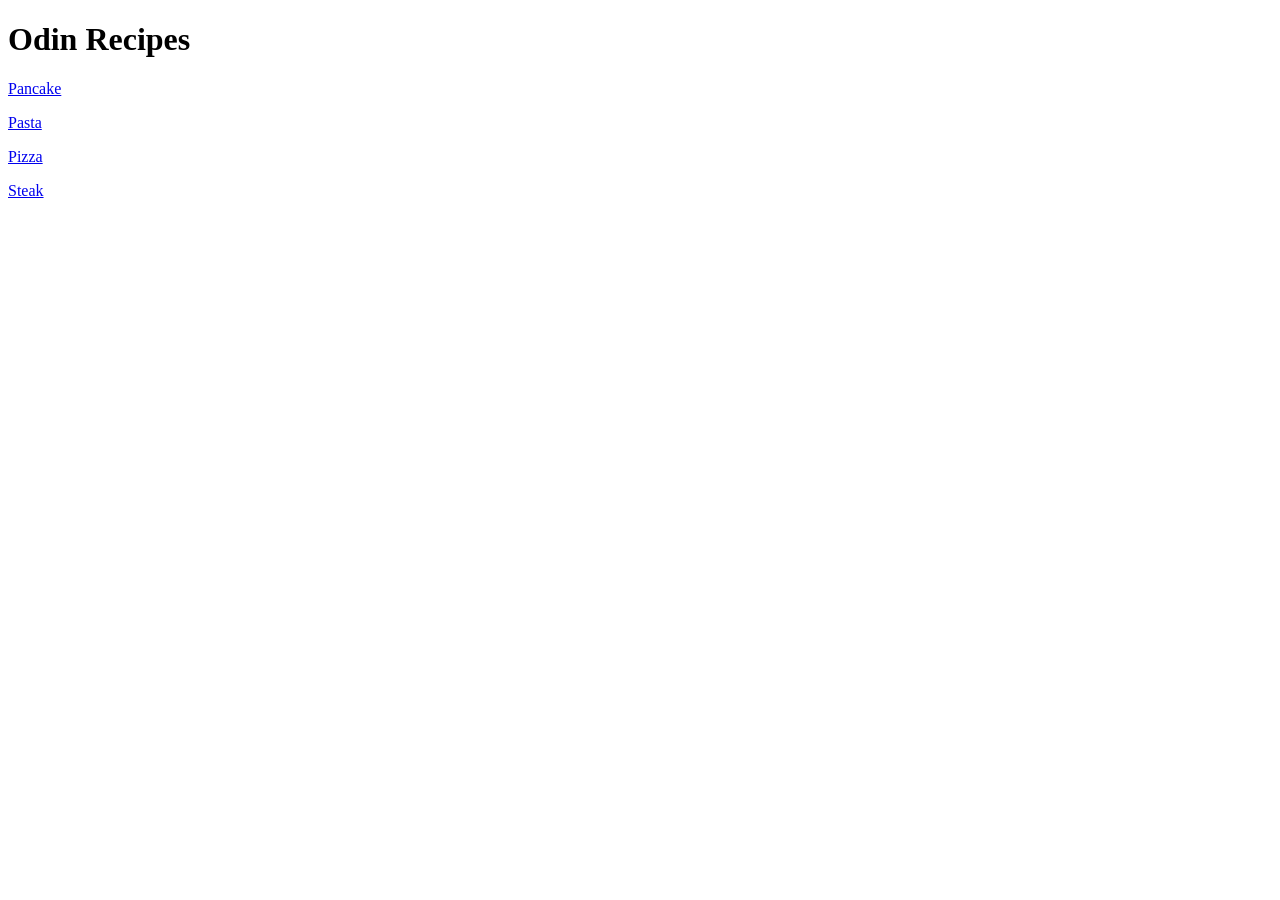
==== index.html @ 0ce2f5ce "Complete Odin Recipes project" ====
<!DOCTYPE html>

<html lang="en"> 
 <head>
    <meta charset="UTF-8" />
    <title> </title>
</head>

<body>
    <h1>Odin Recipes</h1>
<p>
  <a href="recipes/pancake.html">Pancake</a> 
</p>
  <p>
 <a href="recipes/pasta.html">Pasta</a>
</p>
<p>
    <a href="recipes/pizza.html">Pizza</a>
</p>
<p>
    <a href="recipes/steak.html">Steak</a>
</p>







</body>























</html>
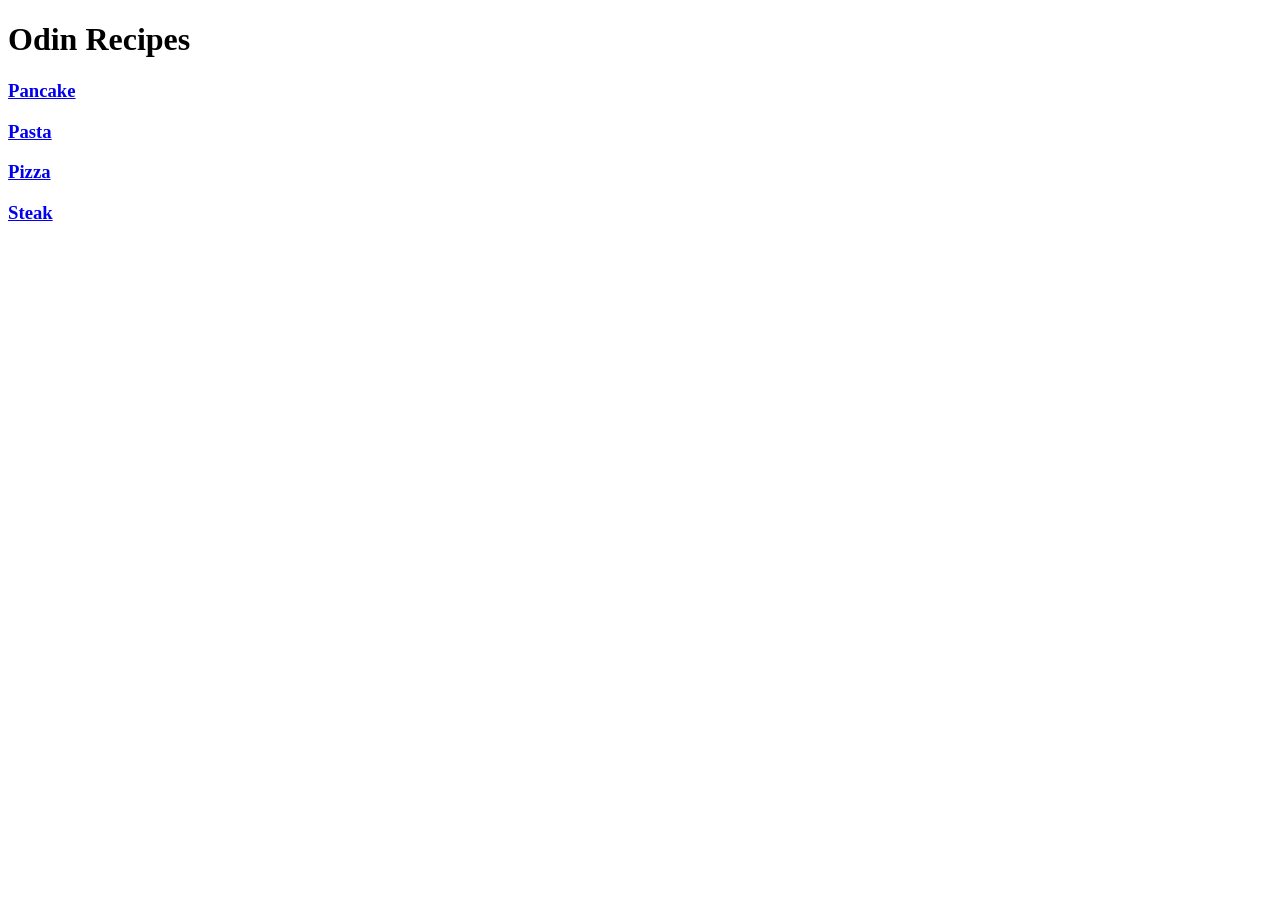
==== commit 9bb647ef: "Improve link readability Increased the size of recipe links to make them easier to read and navigate" ====
--- a/index.html
+++ b/index.html
@@ -8,18 +8,18 @@
 
 <body>
     <h1>Odin Recipes</h1>
-<p>
+<p><h3>
   <a href="recipes/pancake.html">Pancake</a> 
-</p>
-  <p>
+</h3></p>
+  <p><h3>
  <a href="recipes/pasta.html">Pasta</a>
-</p>
-<p>
+</h3></p>
+<p><h3>
     <a href="recipes/pizza.html">Pizza</a>
-</p>
-<p>
+</p></h3>
+<p><h3>
     <a href="recipes/steak.html">Steak</a>
-</p>
+</p></h3>
 
 
 
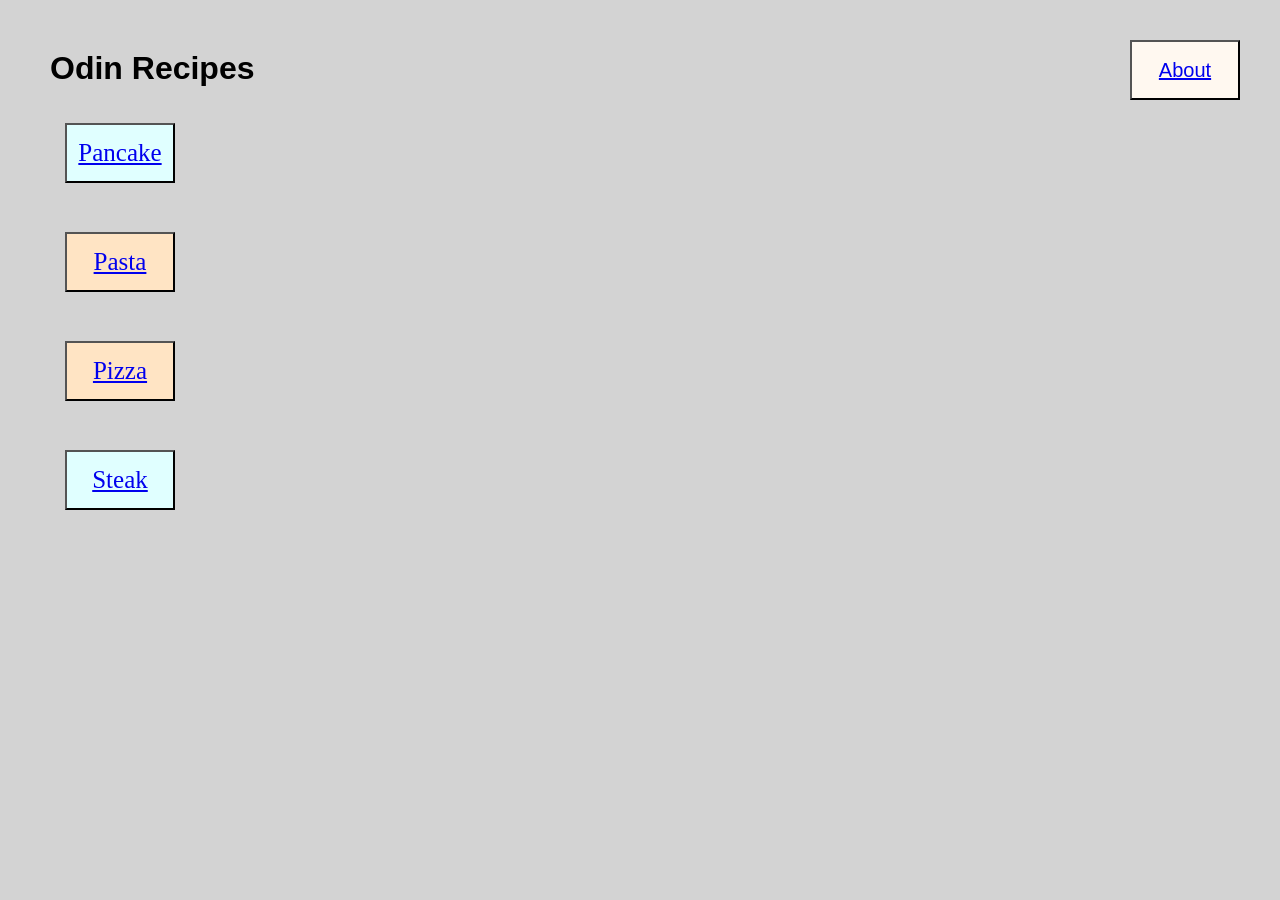
==== commit a717f57c: "Style recipe pages and add About page Add an About page linked from the homepage. Create CSS stylesh" ====
--- a/index.html
+++ b/index.html
@@ -3,23 +3,47 @@
 <html lang="en"> 
  <head>
     <meta charset="UTF-8" />
-    <title> </title>
+    <title>recipes</title>
+    <link rel="stylesheet" href="style.css">
 </head>
 
 <body>
-    <h1>Odin Recipes</h1>
-<p><h3>
+    <h1>Odin Recipes </h1> 
+   
+      <button class="about">
+        <a href="about.html">About</a>
+      </button>
+    <p>
+        <h3>
+            <button class="pancake">
   <a href="recipes/pancake.html">Pancake</a> 
-</h3></p>
-  <p><h3>
+            </button>
+        </h3>
+     </p>
+  
+<p>
+    <h3>
+        <button class="pasta">
  <a href="recipes/pasta.html">Pasta</a>
-</h3></p>
-<p><h3>
+        </button>
+    </h3>
+</p>
+
+<p>
+    <h3>
+        <button class="pizza">
     <a href="recipes/pizza.html">Pizza</a>
-</p></h3>
-<p><h3>
+        </button>
+    </h3>
+</p>
+
+<p>
+    <h3>
+        <button class="steak">
     <a href="recipes/steak.html">Steak</a>
-</p></h3>
+        </button>
+    </h3>
+</p>
 
 
 
--- a/style.css
+++ b/style.css
@@ -0,0 +1,62 @@
+
+body {
+    box-sizing: border-box;
+    font-family: Arial, sans-serif;
+    background-color: lightgray;
+    margin: 50px;
+
+}
+
+.about{
+    position: absolute;
+    top: 20px;
+    right: 20px;
+    height: 60px;
+    width: 110px;
+    font-size: 20px;
+    background-color: #FFF8F0;
+    margin: 20px;
+}
+
+.pancake{
+    height: 60px;
+    width: 110px;
+font-size: 25px;
+padding-left: 10px;
+padding-right: 10px;
+margin: 15px;
+background-color: lightcyan;
+font-family: 'Times New Roman', Times, serif;
+}
+
+.pasta{
+    height: 60px;
+width: 110px;
+font-size: 25px;
+margin: 15px;
+padding-left: 10px;
+padding-right: 10px;
+background-color: bisque;
+font-family: 'Times New Roman', Times, serif;
+}
+
+.pizza{
+    height: 60px;
+width: 110px;
+font-size: 25px;
+margin: 15px;
+padding-right: 10px;
+padding-left: 10px;
+background-color: bisque;
+font-family: 'Times New Roman', Times, serif;
+}
+
+.steak{
+    height: 60px;
+    width: 110px;
+    font-size: 25px;
+    margin: 15px;
+    background-color: lightcyan;
+    font-family: 'Times New Roman', Times, serif;
+}
+
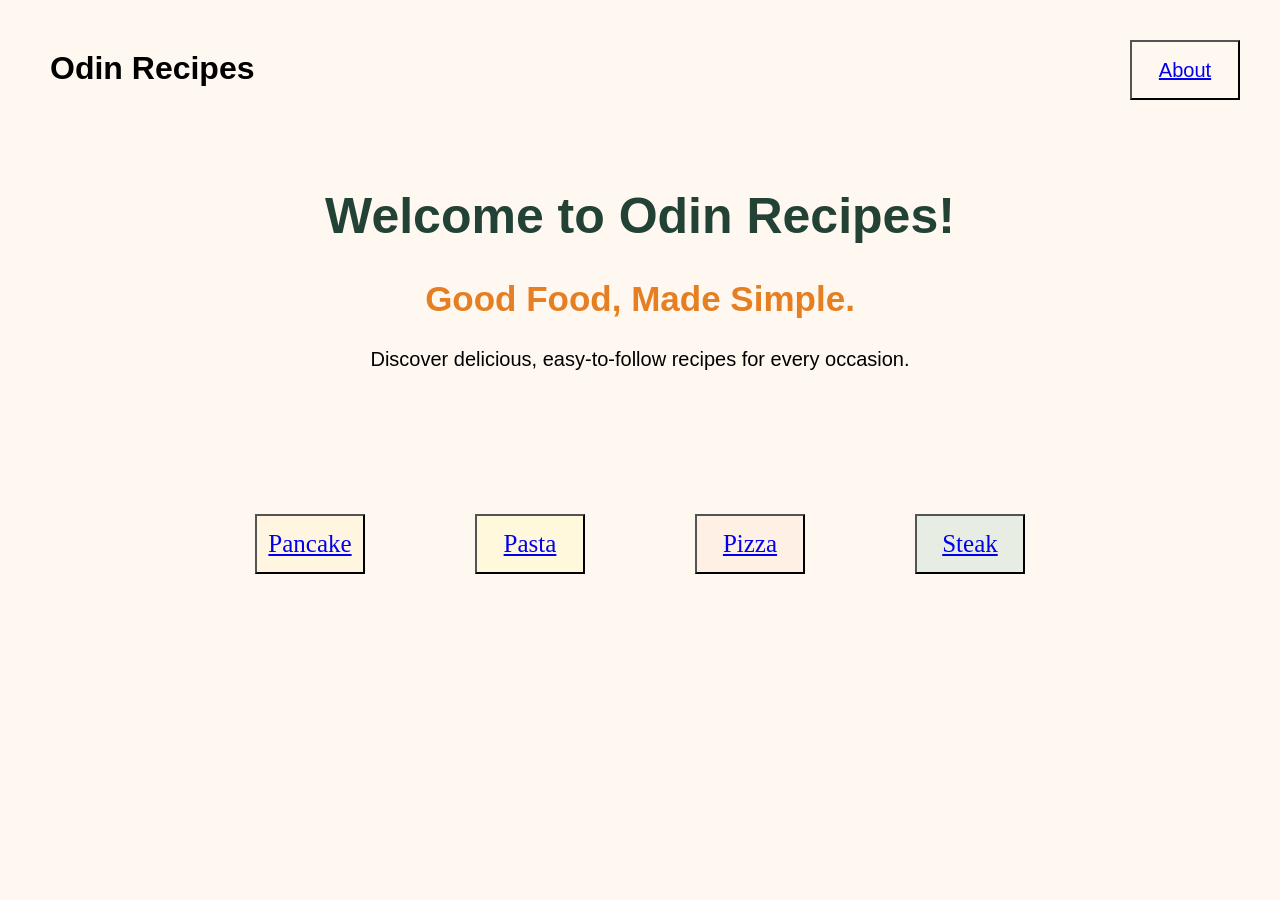
==== commit 7f23fbef: "Improve homepage layout and styling Update background colors across the website. Add a welcome secti" ====
--- a/index.html
+++ b/index.html
@@ -8,44 +8,56 @@
 </head>
 
 <body>
+
     <h1>Odin Recipes </h1> 
-   
+
+    <div class="welcome">
+        <h1> Welcome to Odin Recipes!</h1>
+        <h2> Good Food, Made Simple.</h2>
+        <p> Discover delicious, easy-to-follow recipes for 
+            every occasion.</p>
+    </div>
+
+ 
       <button class="about">
         <a href="about.html">About</a>
       </button>
-    <p>
+    
+    <div class="recipes-buttons">
+      
+     <p>
         <h3>
             <button class="pancake">
-  <a href="recipes/pancake.html">Pancake</a> 
+               <a href="recipes/pancake.html">Pancake</a> 
             </button>
         </h3>
      </p>
   
-<p>
-    <h3>
-        <button class="pasta">
- <a href="recipes/pasta.html">Pasta</a>
-        </button>
-    </h3>
-</p>
+     <p>
+        <h3>
+           <button class="pasta">
+              <a href="recipes/pasta.html">Pasta</a>
+           </button>
+        </h3>
+     </p>
 
-<p>
-    <h3>
-        <button class="pizza">
-    <a href="recipes/pizza.html">Pizza</a>
-        </button>
-    </h3>
-</p>
+     <p>
+       <h3>
+           <button class="pizza">
+              <a href="recipes/pizza.html">Pizza</a>
+           </button>
+       </h3>
+     </p>
 
-<p>
-    <h3>
-        <button class="steak">
-    <a href="recipes/steak.html">Steak</a>
-        </button>
-    </h3>
-</p>
-
-
+     <p>
+        <h3>
+           <button class="steak">
+             <a href="recipes/steak.html">Steak</a>
+           </button>
+        </h3>
+     </p>
+ 
+    </div>
 
 
 
--- a/style.css
+++ b/style.css
@@ -2,9 +2,29 @@
 body {
     box-sizing: border-box;
     font-family: Arial, sans-serif;
-    background-color: lightgray;
+    background-color: #FFF8F0;
     margin: 50px;
 
+}
+
+.welcome{
+    text-align: center;
+    margin-top: 100px;
+    margin-bottom: 100px;
+}
+
+.welcome h1{
+    font-size: 50px;
+     color: #234236;
+}
+
+.welcome h2{
+    font-size: 35px;
+     color: #E67E22;
+}
+
+.welcome p{
+font-size: 20px;
 }
 
 .about{
@@ -18,14 +38,22 @@
     margin: 20px;
 }
 
+.recipes-buttons{
+    display: flex;
+    justify-content: center;
+    gap: 20px;
+    margin-top: 60px;
+}
+
+
 .pancake{
     height: 60px;
     width: 110px;
 font-size: 25px;
 padding-left: 10px;
 padding-right: 10px;
-margin: 15px;
-background-color: lightcyan;
+margin: 25px;
+background-color: #FFF5E1;
 font-family: 'Times New Roman', Times, serif;
 }
 
@@ -33,21 +61,21 @@
     height: 60px;
 width: 110px;
 font-size: 25px;
-margin: 15px;
+margin: 25px;
 padding-left: 10px;
 padding-right: 10px;
-background-color: bisque;
+background-color: #FFF8DC;
 font-family: 'Times New Roman', Times, serif;
 }
 
 .pizza{
-    height: 60px;
+height: 60px;
 width: 110px;
 font-size: 25px;
-margin: 15px;
+margin: 25px;
 padding-right: 10px;
 padding-left: 10px;
-background-color: bisque;
+background-color: #FFF0E6;
 font-family: 'Times New Roman', Times, serif;
 }
 
@@ -55,8 +83,8 @@
     height: 60px;
     width: 110px;
     font-size: 25px;
-    margin: 15px;
-    background-color: lightcyan;
+    margin: 25px;
+    background-color: #E8EDE3;
     font-family: 'Times New Roman', Times, serif;
 }
 
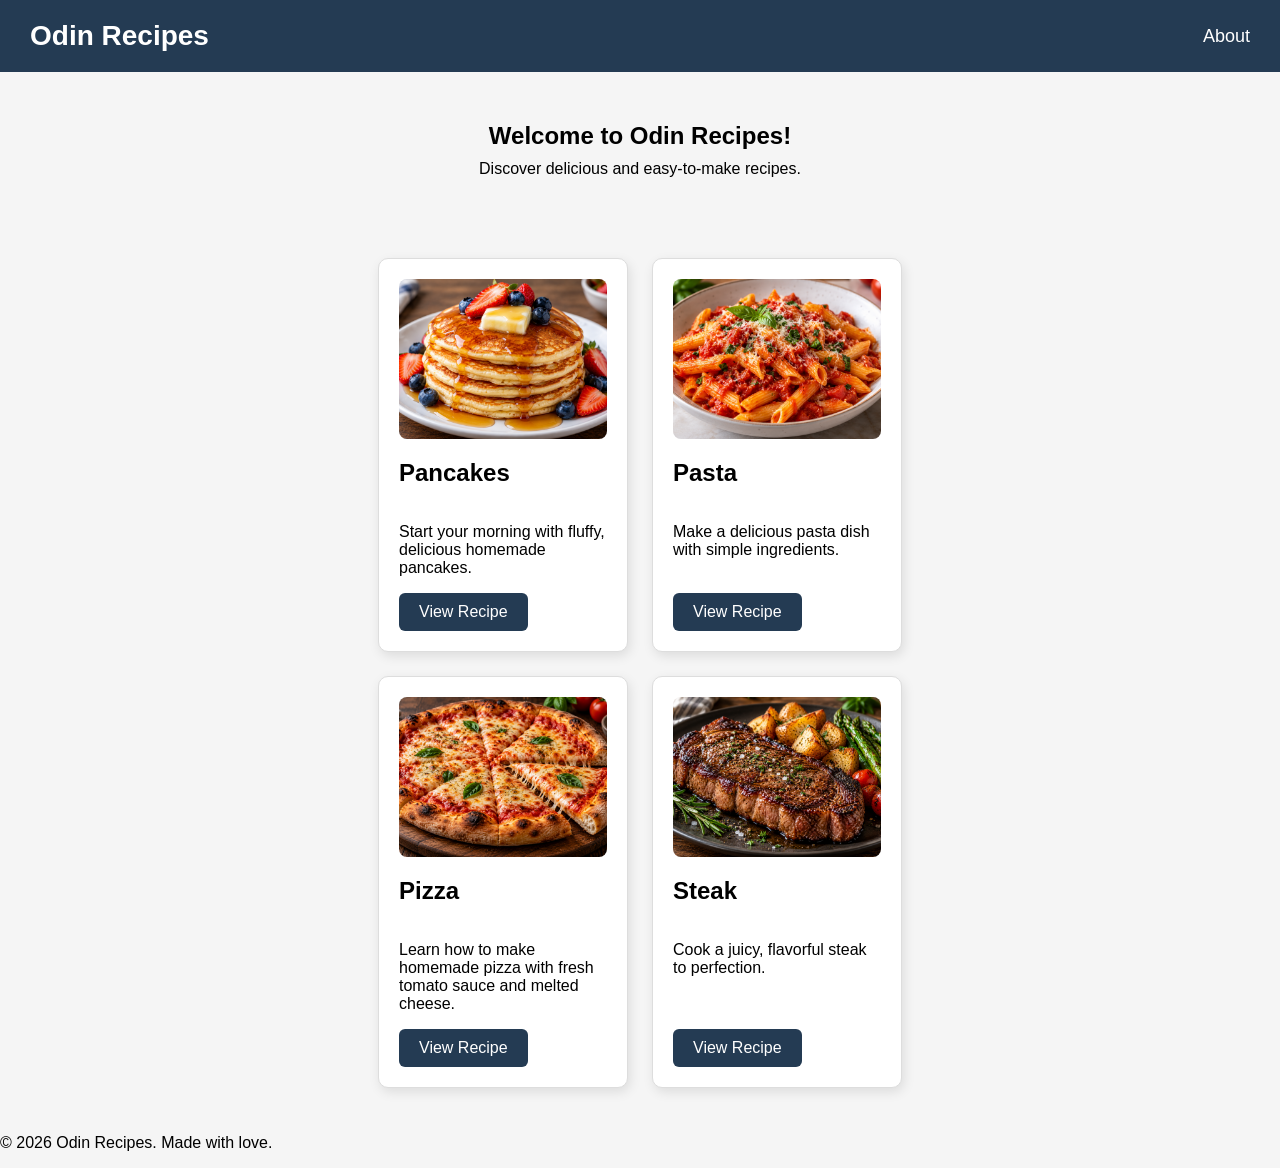
==== commit 46c337ed: "Redesign Odin Recipes homepage with Flexbox Rebuild the homepage HTML structure with a header, welco" ====
--- a/index.html
+++ b/index.html
@@ -8,65 +8,55 @@
 </head>
 
 <body>
+    <header class="header">
+        <h1>Odin Recipes </h1> 
+        <a href="about.html">About</a>
+    </header>
 
-    <h1>Odin Recipes </h1> 
+    <section class="welcome">
+        <h2> Welcome to Odin Recipes!</h2>
+        <p>Discover delicious and easy-to-make recipes.</p>
+    </section>
 
-    <div class="welcome">
-        <h1> Welcome to Odin Recipes!</h1>
-        <h2> Good Food, Made Simple.</h2>
-        <p> Discover delicious, easy-to-follow recipes for 
-            every occasion.</p>
-    </div>
+    <section class="recipes">
 
- 
-      <button class="about">
-        <a href="about.html">About</a>
-      </button>
-    
-    <div class="recipes-buttons">
-      
-     <p>
-        <h3>
-            <button class="pancake">
-               <a href="recipes/pancake.html">Pancake</a> 
-            </button>
-        </h3>
-     </p>
+       <div class="recipe-card">
+           <img src="img/pancake.PNG" alt="a delicious pancake">
+           <h2>Pancakes</h2>
+           <p>Start your morning with fluffy, delicious homemade pancakes.</p>
+           <a href="recipes/pancake.html">View Recipe</a>
+       </div>
+
+       <div class="recipe-card">
+           <img src="img/pasta.PNG" alt="a bowl of pasta">
+           <h2>Pasta</h2>
+           <p>Make a delicious pasta dish with simple ingredients.</p>
+           <a href="recipes/pasta.html">View Recipe</a>
+       </div>
+
+       <div class="recipe-card">
+           <img src="img/pizza.PNG" alt="a pie of pizza">
+           <h2>Pizza</h2>
+           <p>Learn how to make homemade pizza with fresh tomato sauce and melted cheese.</p>
+           <a href="recipes/pizza.html">View Recipe</a>
+       </div>
+
+       <div class="recipe-card">
+           <img src="img/steak.PNG" alt="a good steak">
+           <h2>Steak</h2>
+           <p>Cook a juicy, flavorful steak to perfection.</p>
+           <a href="recipes/steak.html">View Recipe</a>
+       </div>
+    </section>
   
-     <p>
-        <h3>
-           <button class="pasta">
-              <a href="recipes/pasta.html">Pasta</a>
-           </button>
-        </h3>
-     </p>
-
-     <p>
-       <h3>
-           <button class="pizza">
-              <a href="recipes/pizza.html">Pizza</a>
-           </button>
-       </h3>
-     </p>
-
-     <p>
-        <h3>
-           <button class="steak">
-             <a href="recipes/steak.html">Steak</a>
-           </button>
-        </h3>
-     </p>
- 
-    </div>
-
-
-
-
+    <footer class="footer">
+         <p>© 2026 Odin Recipes. Made with love.</p>
+    </footer>
 
 </body>
 
 
-
+ 
 
 
 
--- a/style.css
+++ b/style.css
@@ -1,90 +1,90 @@
 
 body {
-    box-sizing: border-box;
+    margin: 0;
+    min-height: 100vh;
     font-family: Arial, sans-serif;
-    background-color: #FFF8F0;
-    margin: 50px;
-
+    background-color: #f5f5f5;
+    display: flex;
+    flex-direction: column;
 }
 
-.welcome{
-    text-align: center;
-    margin-top: 100px;
-    margin-bottom: 100px;
+.header {
+    display: flex;
+    justify-content: space-between;
+    align-items: center;
+    padding: 20px 30px;
+    background-color: #243b53;
+    color: white;
 }
 
-.welcome h1{
-    font-size: 50px;
-     color: #234236;
+.header h1 {
+    margin: 0;
+    font-size: 28px;
 }
 
-.welcome h2{
-    font-size: 35px;
-     color: #E67E22;
+.header a {
+    color: white;
+    text-decoration: none;
+    font-size: 18px;
 }
 
-.welcome p{
-font-size: 20px;
+.welcome {
+    display: flex;
+    flex-direction: column;
+    align-items: center;
+    justify-content: center;
+    text-align: center;
+    padding: 50px 20px;
+    gap: 10px;
 }
 
-.about{
-    position: absolute;
-    top: 20px;
-    right: 20px;
-    height: 60px;
-    width: 110px;
-    font-size: 20px;
-    background-color: #FFF8F0;
-    margin: 20px;
+.welcome h2,
+.welcome p {
+    margin: 0;
 }
 
-.recipes-buttons{
+.recipes {
     display: flex;
+    flex-wrap: wrap;
     justify-content: center;
-    gap: 20px;
-    margin-top: 60px;
+    gap: 24px;
+    padding: 30px;
+    max-width: 524px;
+    margin: 0 auto;
 }
 
-
-.pancake{
-    height: 60px;
-    width: 110px;
-font-size: 25px;
-padding-left: 10px;
-padding-right: 10px;
-margin: 25px;
-background-color: #FFF5E1;
-font-family: 'Times New Roman', Times, serif;
+.recipe-card {
+    display: flex;
+    flex-direction: column;
+    width: 250px;
+    padding: 20px;
+    background-color: white;
+    border: 1px solid #ddd;
+    border-radius: 10px;
+    box-shadow: 2px 4px 12px rgba(0, 0, 0, 0.1);
+    box-sizing: border-box;
 }
 
-.pasta{
-    height: 60px;
-width: 110px;
-font-size: 25px;
-margin: 25px;
-padding-left: 10px;
-padding-right: 10px;
-background-color: #FFF8DC;
-font-family: 'Times New Roman', Times, serif;
+.recipe-card img {
+    width: 100%;
+    height: 160px;
+    object-fit: cover;
+    border-radius: 8px;
 }
 
-.pizza{
-height: 60px;
-width: 110px;
-font-size: 25px;
-margin: 25px;
-padding-right: 10px;
-padding-left: 10px;
-background-color: #FFF0E6;
-font-family: 'Times New Roman', Times, serif;
+.recipe-card a {
+
+    display: inline-block;
+    padding: 10px 20px;
+    background-color: #243b53;
+    color: white;
+    text-decoration: none;
+    border-radius: 6px;
+    margin-top: auto;
+    align-self: flex-start;
 }
 
-.steak{
-    height: 60px;
-    width: 110px;
-    font-size: 25px;
-    margin: 25px;
-    background-color: #E8EDE3;
-    font-family: 'Times New Roman', Times, serif;
-}
-
+.recipe-card a:hover {
+    background-color: #486581;
+    color: pointer;
+}
